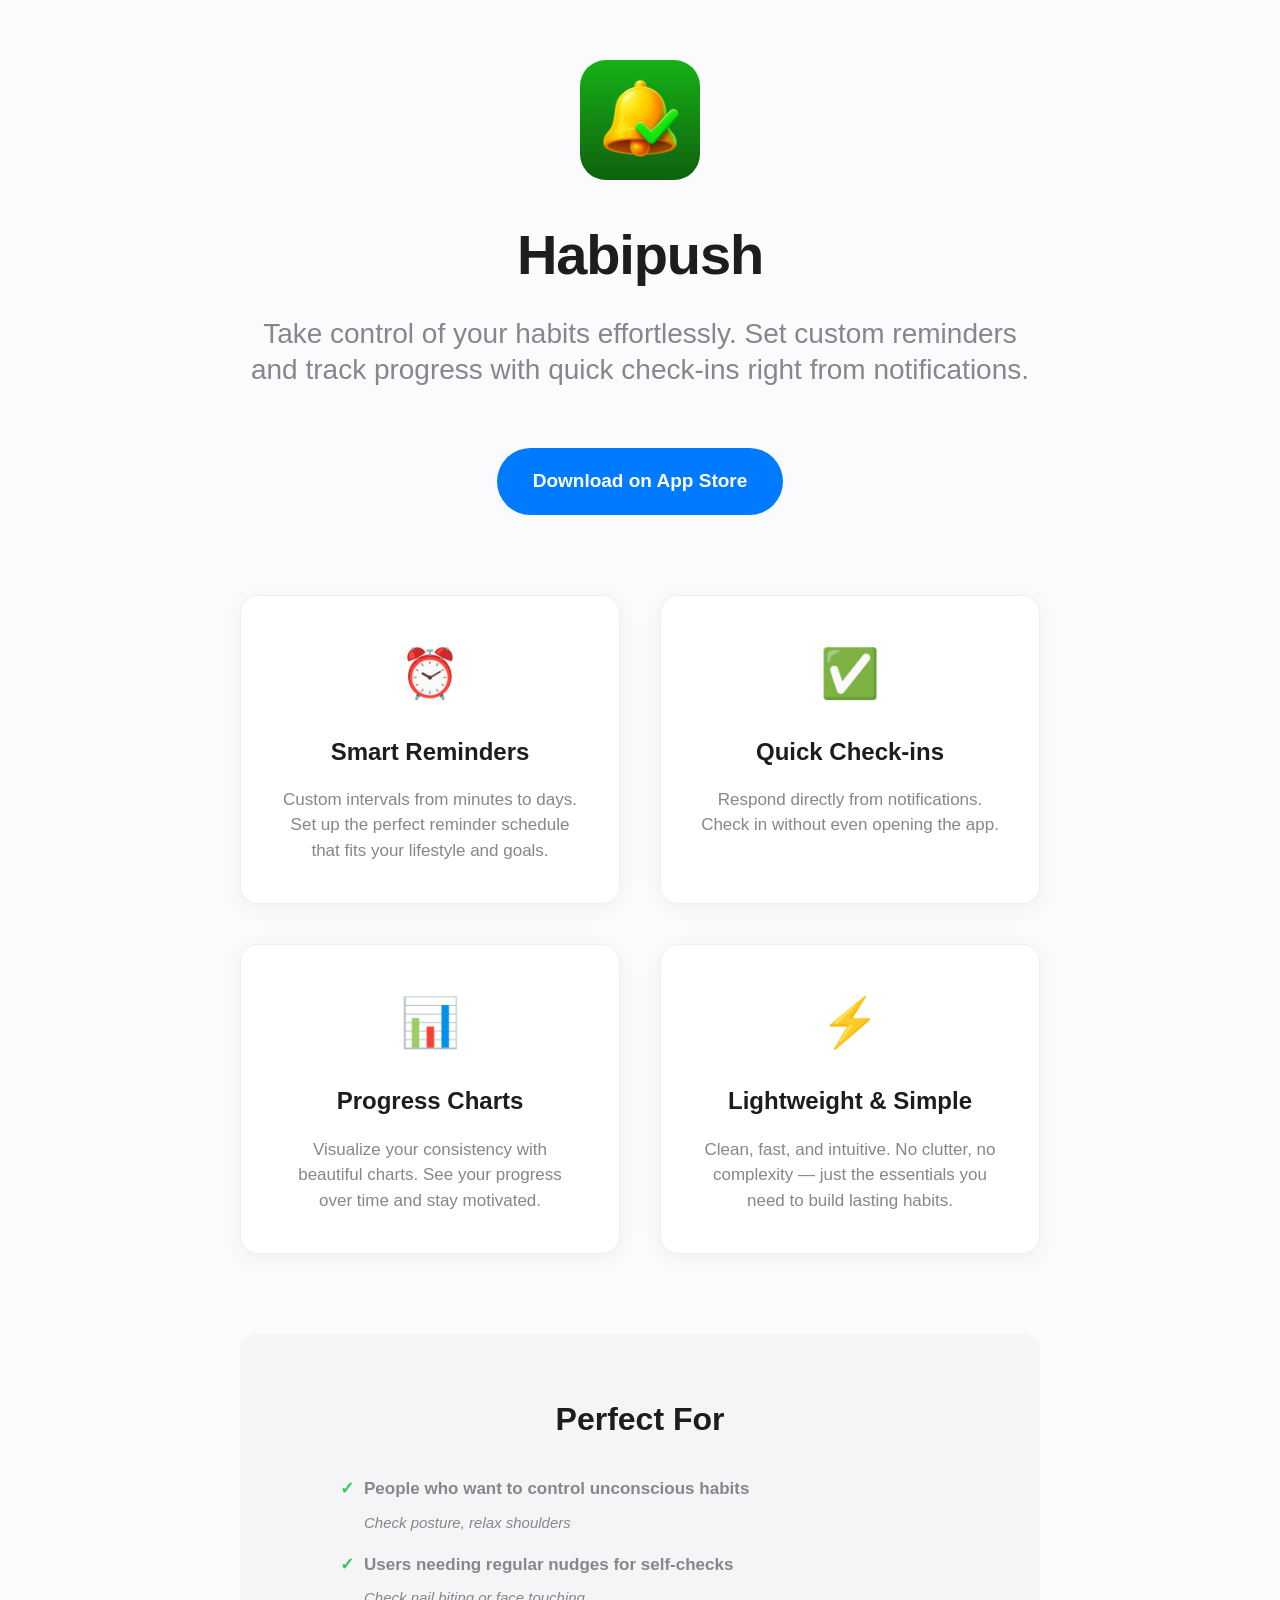
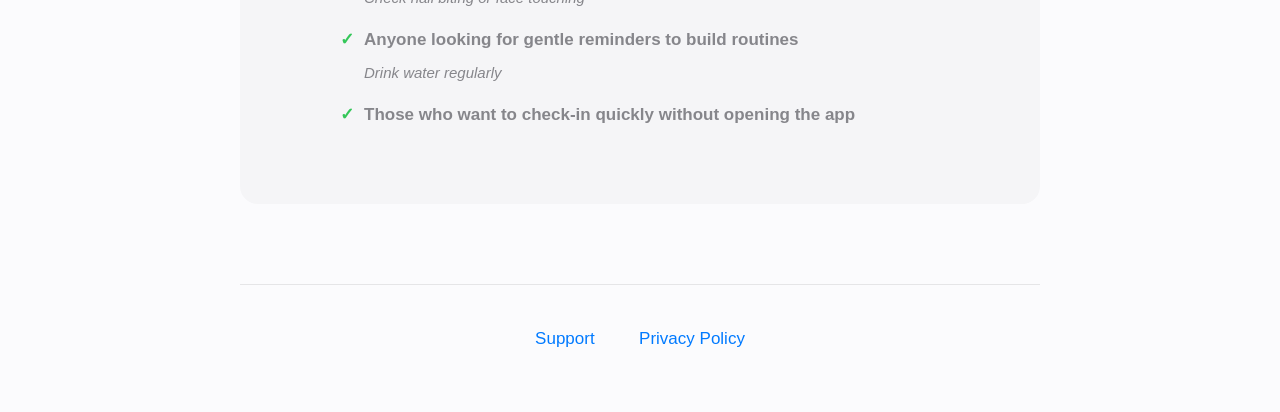
==== habipush/index.html @ c71e8872 "Change Habipush main file" ====
<!DOCTYPE html>
<html lang="en">
<head>
    <meta charset="UTF-8">
    <meta name="viewport" content="width=device-width, initial-scale=1.0">
    <title>Habipush - Build Better Habits</title>
    <style>
        * {
            margin: 0;
            padding: 0;
            box-sizing: border-box;
        }

        body {
            font-family: -apple-system, BlinkMacSystemFont, 'Segoe UI', Roboto, sans-serif;
            line-height: 1.6;
            color: #1d1d1f;
            background-color: #fbfbfd;
            padding: 0 20px;
        }

        .container {
            max-width: 800px;
            margin: 0 auto;
            padding: 60px 0;
        }

        .header {
            text-align: center;
            margin-bottom: 40px;
        }

        .app-icon {
            width: 120px;
            height: 120px;
            border-radius: 26px;
            margin: 0 auto 30px;
            display: block;
        }

        h1 {
            font-size: 56px;
            font-weight: 600;
            letter-spacing: -0.02em;
            margin-bottom: 16px;
        }

        .tagline {
            font-size: 28px;
            font-weight: 400;
            color: #86868b;
            margin-bottom: 60px;
            line-height: 1.3;
        }

        .description {
            font-size: 21px;
            color: #86868b;
            margin-bottom: 60px;
            line-height: 1.5;
        }

        .download-button {
            display: inline-block;
            background: #007aff;
            color: white;
            padding: 18px 36px;
            border-radius: 980px;
            text-decoration: none;
            font-weight: 600;
            font-size: 19px;
            transition: background-color 0.3s ease, transform 0.2s ease;
            margin-bottom: 40px;
        }

        .download-button:hover {
            background: #0056cc;
            transform: translateY(-1px);
        }

        .download-button:active {
            transform: translateY(0);
        }

        .features-section {
            margin-bottom: 80px;
        }

        .features-grid {
            display: grid;
            grid-template-columns: repeat(auto-fit, minmax(300px, 1fr));
            gap: 40px;
            margin-top: 20px;
        }

        .feature-card {
            background: white;
            border-radius: 18px;
            padding: 40px;
            box-shadow: 0 4px 20px rgba(0, 0, 0, 0.05);
            border: 1px solid #f0f0f0;
            text-align: center;
        }

        .feature-icon {
            font-size: 48px;
            margin-bottom: 20px;
            display: block;
        }

        .feature-card h3 {
            font-size: 24px;
            font-weight: 600;
            margin-bottom: 16px;
            color: #1d1d1f;
        }

        .feature-card p {
            font-size: 17px;
            color: #86868b;
            line-height: 1.5;
        }

        .use-cases-section {
            background: #f5f5f7;
            border-radius: 18px;
            padding: 60px 40px;
            margin-bottom: 80px;
            text-align: center;
        }

        .use-cases-section h2 {
            font-size: 32px;
            font-weight: 600;
            margin-bottom: 30px;
            color: #1d1d1f;
        }

        .use-cases-list {
            list-style: none;
            max-width: 600px;
            margin: 0 auto;
        }

        .use-cases-list li {
            font-size: 17px;
            color: #86868b;
            margin-bottom: 16px;
            padding-left: 24px;
            position: relative;
            text-align: left;
        }

        .use-cases-list li::before {
            content: "✓";
            color: #34c759;
            font-weight: bold;
            position: absolute;
            left: 0;
        }

        .use-cases-list li {
            display: flex;
            flex-direction: column;
            gap: 8px;
        }

        .use-cases-list .example {
            font-size: 15px;
            color: #86868b;
            font-style: italic;
            margin-left: 0;
        }

        .footer-links {
            text-align: center;
            border-top: 1px solid #e5e5e7;
            padding-top: 40px;
            margin-top: 40px;
        }

        .footer-links a {
            color: #007aff;
            text-decoration: none;
            font-size: 17px;
            margin: 0 20px;
            font-weight: 500;
        }

        .footer-links a:hover {
            text-decoration: underline;
        }

        @media (max-width: 768px) {
            .container {
                padding: 40px 0;
            }

            h1 {
                font-size: 42px;
            }

            .tagline {
                font-size: 24px;
            }

            .description {
                font-size: 19px;
            }

            .app-icon {
                width: 100px;
                height: 100px;
            }

            .features-grid {
                grid-template-columns: 1fr;
                gap: 30px;
            }

            .feature-card {
                padding: 30px 20px;
            }

            .use-cases-section {
                padding: 40px 20px;
            }

            .footer-links a {
                display: block;
                margin: 10px 0;
            }
        }
    </style>
</head>
<body>
    <div class="container">
        <div class="header">
            <img src="app_icon.png" alt="Habipush App Icon" class="app-icon">
            <h1>Habipush</h1>
            <p class="tagline">Take control of your habits effortlessly. Set custom reminders and track progress with quick check-ins right from notifications.</p>
            <a href="#" class="download-button">Download on App Store</a>
        </div>

        <div class="features-section">
            <div class="features-grid">
                <div class="feature-card">
                    <span class="feature-icon">⏰</span>
                    <h3>Smart Reminders</h3>
                    <p>Custom intervals from minutes to days. Set up the perfect reminder schedule that fits your lifestyle and goals.</p>
                </div>

                <div class="feature-card">
                    <span class="feature-icon">✅</span>
                    <h3>Quick Check-ins</h3>
                    <p>Respond directly from notifications. Check in without even opening the app.</p>
                </div>

                <div class="feature-card">
                    <span class="feature-icon">📊</span>
                    <h3>Progress Charts</h3>
                    <p>Visualize your consistency with beautiful charts. See your progress over time and stay motivated.</p>
                </div>

                <div class="feature-card">
                    <span class="feature-icon">⚡</span>
                    <h3>Lightweight & Simple</h3>
                    <p>Clean, fast, and intuitive. No clutter, no complexity — just the essentials you need to build lasting habits.</p>
                </div>
            </div>
        </div>

        <div class="use-cases-section">
            <h2>Perfect For</h2>
            <ul class="use-cases-list">
                <li>
                    <strong>People who want to control unconscious habits</strong>
                    <span class="example">Check posture, relax shoulders</span>
                </li>
                <li>
                    <strong>Users needing regular nudges for self-checks</strong>
                    <span class="example">Check nail biting or face touching</span>
                </li>
                <li>
                    <strong>Anyone looking for gentle reminders to build routines</strong>
                    <span class="example">Drink water regularly</span>
                </li>
                <li>
                    <strong>Those who want to check-in quickly without opening the app</strong>
                </li>
            </ul>
        </div>

        <div class="footer-links">
            <a href="support.html">Support</a>
            <a href="privacy.html">Privacy Policy</a>
        </div>
    </div>
</body>
</html>
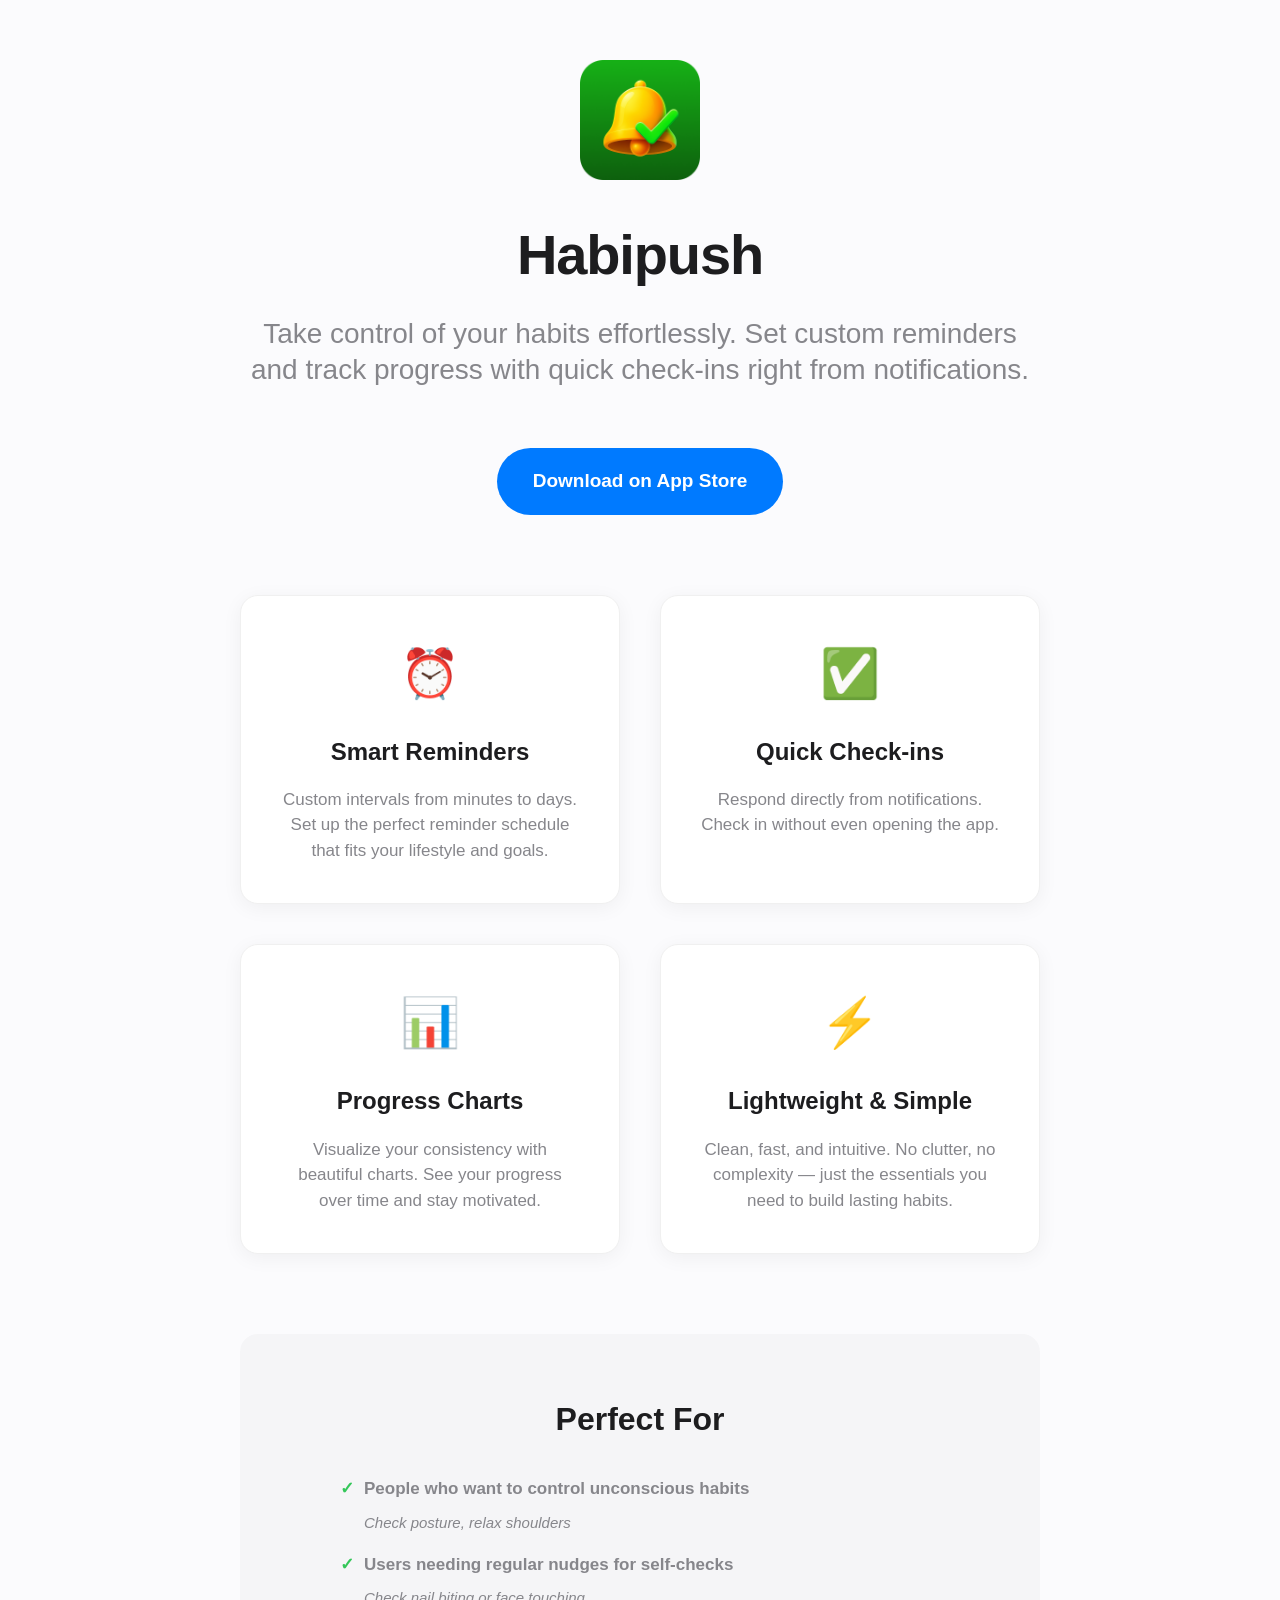
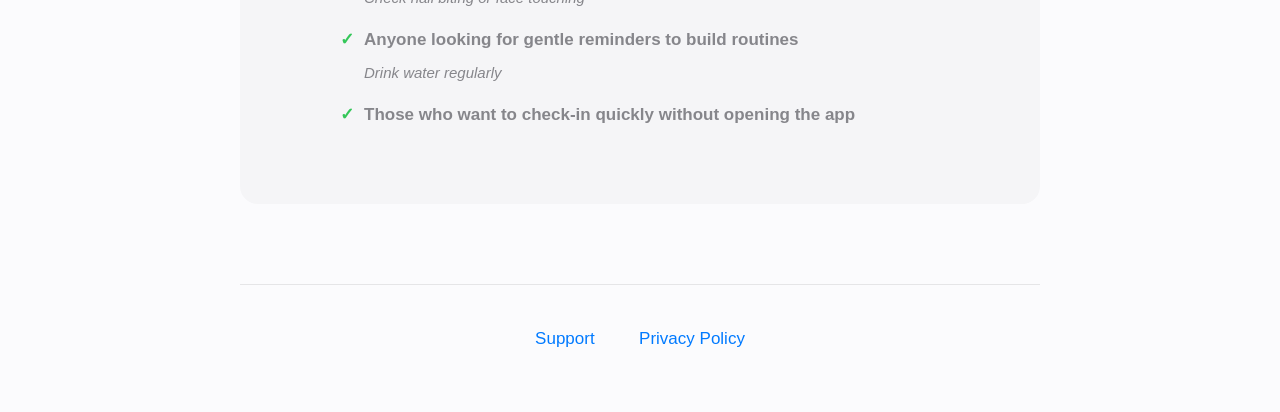
==== commit f3fb536b: "Update wordings and icons" ====
--- a/habipush/index.html
+++ b/habipush/index.html
@@ -3,7 +3,8 @@
 <head>
     <meta charset="UTF-8">
     <meta name="viewport" content="width=device-width, initial-scale=1.0">
-    <title>Habipush - Build Better Habits</title>
+    <title>Habipush - Habit Control</title>
+    <link rel="icon" type="image/png" href="app_icon.png">
     <style>
         * {
             margin: 0;
@@ -33,7 +34,6 @@
         .app-icon {
             width: 120px;
             height: 120px;
-            border-radius: 26px;
             margin: 0 auto 30px;
             display: block;
         }
